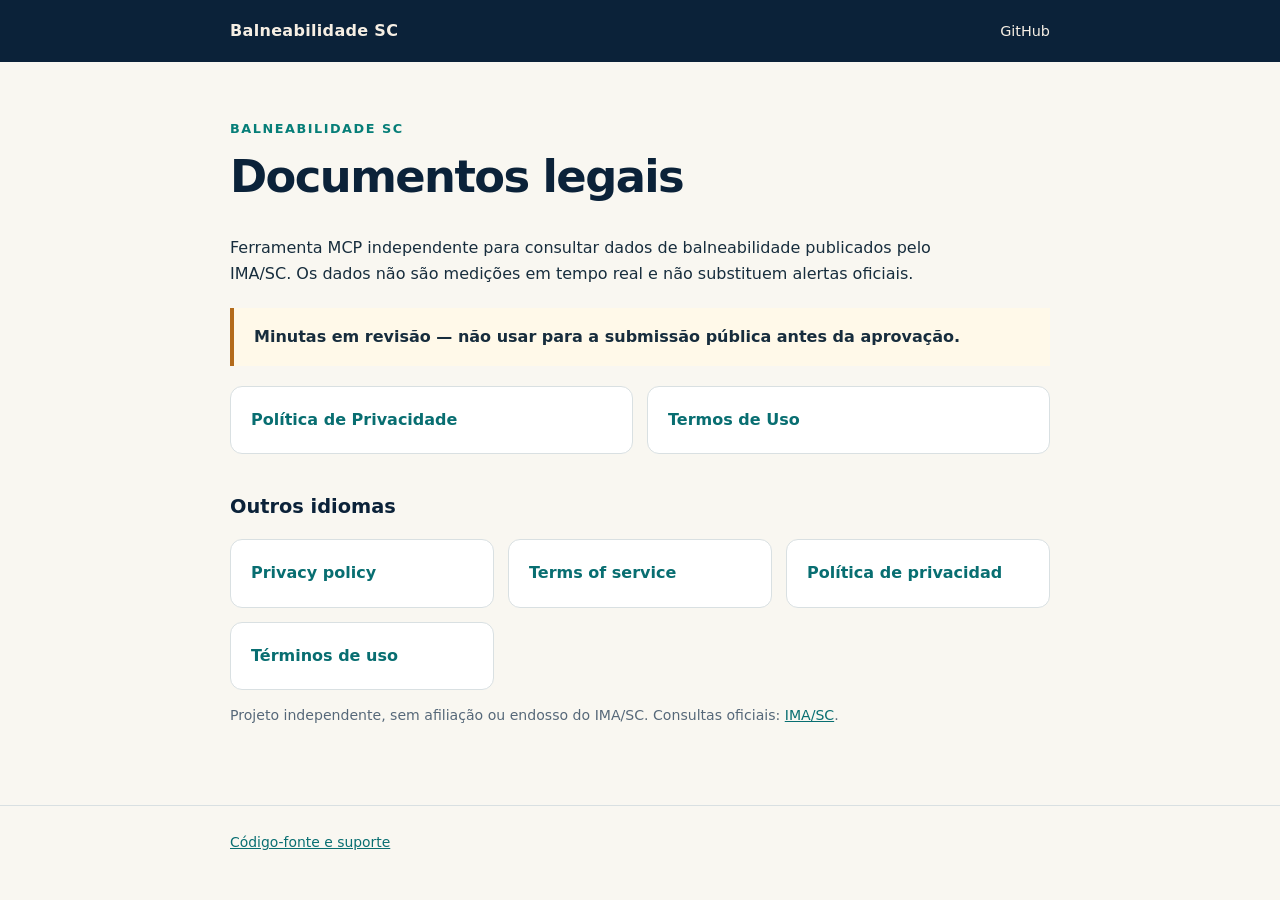
==== site/index.html @ 0f6dc049 "docs: add trilingual draft legal microsite for Balneabilidade SC" ====
<!doctype html>
<html lang="pt-BR"><head><meta charset="utf-8"><meta name="viewport" content="width=device-width,initial-scale=1"><meta name="robots" content="noindex,nofollow"><meta name="description" content="Balneabilidade SC, independent MCP for dated official IMA/SC bathing-water results."><title>Balneabilidade SC · Documentos legais</title><link rel="stylesheet" href="style.css"></head>
<body><header><div class="wrap"><a class="brand" href="/balneabilidade-sc-plugin/">Balneabilidade SC</a><nav><a href="https://github.com/LucioB16/balneabilidade-sc-plugin">GitHub</a></nav></div></header>
<main class="wrap"><div class="eyebrow">Balneabilidade SC</div><h1>Documentos legais</h1>
<p>Ferramenta MCP independente para consultar dados de balneabilidade publicados pelo IMA/SC. Os dados não são medições em tempo real e não substituem alertas oficiais.</p><aside class="draft"><strong>Minutas em revisão — não usar para a submissão pública antes da aprovação.</strong></aside>
<div class="cards"><a href="/balneabilidade-sc-plugin/privacy/">Política de Privacidade</a><a href="/balneabilidade-sc-plugin/terms/">Termos de Uso</a></div>
<h2>Outros idiomas</h2><div class="cards"><a href="/balneabilidade-sc-plugin/privacy/en/">Privacy policy</a><a href="/balneabilidade-sc-plugin/terms/en/">Terms of service</a><a href="/balneabilidade-sc-plugin/privacy/es/">Política de privacidad</a><a href="/balneabilidade-sc-plugin/terms/es/">Términos de uso</a></div>
<p class="meta">Projeto independente, sem afiliação ou endosso do IMA/SC. Consultas oficiais: <a href="https://balneabilidade.ima.sc.gov.br/">IMA/SC</a>.</p>
</main><footer class="foot"><div class="wrap"><a href="https://github.com/LucioB16/balneabilidade-sc-plugin">Código-fonte e suporte</a></div></footer></body></html>
---- site/style.css ----
:root{color-scheme:light;--navy:#0b2239;--teal:#067e78;--sand:#f9f7f1;--ink:#172d3d;--muted:#566879;--line:#d9e0e2}
*{box-sizing:border-box}html{font-family:system-ui,-apple-system,BlinkMacSystemFont,"Segoe UI",sans-serif;line-height:1.65}body{margin:0;background:var(--sand);color:var(--ink)}.wrap{width:min(820px,calc(100% - 36px));margin:auto}header{background:var(--navy);color:#f6efe4;padding:18px 0}header .wrap{display:flex;align-items:center;justify-content:space-between;gap:18px;flex-wrap:wrap}header a{color:#f6efe4;text-decoration:none}.brand{font-weight:750;letter-spacing:.02em}nav a{margin-left:12px;font-size:.9rem}nav a:hover,a:hover{text-decoration:underline}main{padding:56px 0 64px}main h1{color:var(--navy);font-size:clamp(2rem,5vw,2.8rem);line-height:1.18;letter-spacing:-.035em;margin:.25em 0 .7em}main h2{color:var(--navy);font-size:1.21rem;margin-top:2.3rem}p,li{max-width:74ch}a{color:#086e71}li{margin-bottom:.55rem}.eyebrow{font-size:.8rem;letter-spacing:.12em;font-weight:800;color:var(--teal);text-transform:uppercase}.card{background:#fff;border:1px solid var(--line);border-radius:12px;padding:24px;margin:18px 0}.notice{border-left:4px solid var(--teal);background:white;padding:16px 20px;margin:20px 0}.draft{border-left:4px solid #b36b1b;background:#fff9e9;padding:16px 20px;margin:20px 0}.langs{display:flex;gap:10px;flex-wrap:wrap;margin:22px 0}.langs a{border:1px solid var(--line);border-radius:30px;padding:5px 12px;text-decoration:none;color:var(--navy);background:white}.langs a[aria-current=page]{background:var(--navy);color:white;border-color:var(--navy)}.meta{color:var(--muted);font-size:.88rem}.foot{border-top:1px solid var(--line);padding:25px 0 45px;color:var(--muted);font-size:.87rem}.foot a{margin-right:16px}.cards{display:grid;grid-template-columns:repeat(auto-fit,minmax(240px,1fr));gap:14px}.cards a{display:block;padding:20px;border-radius:12px;background:white;border:1px solid var(--line);text-decoration:none;font-weight:700}.cards a:hover{border-color:var(--teal)}@media(max-width:520px){main{padding-top:35px}nav a{margin:0 10px 0 0}.card{padding:18px}}
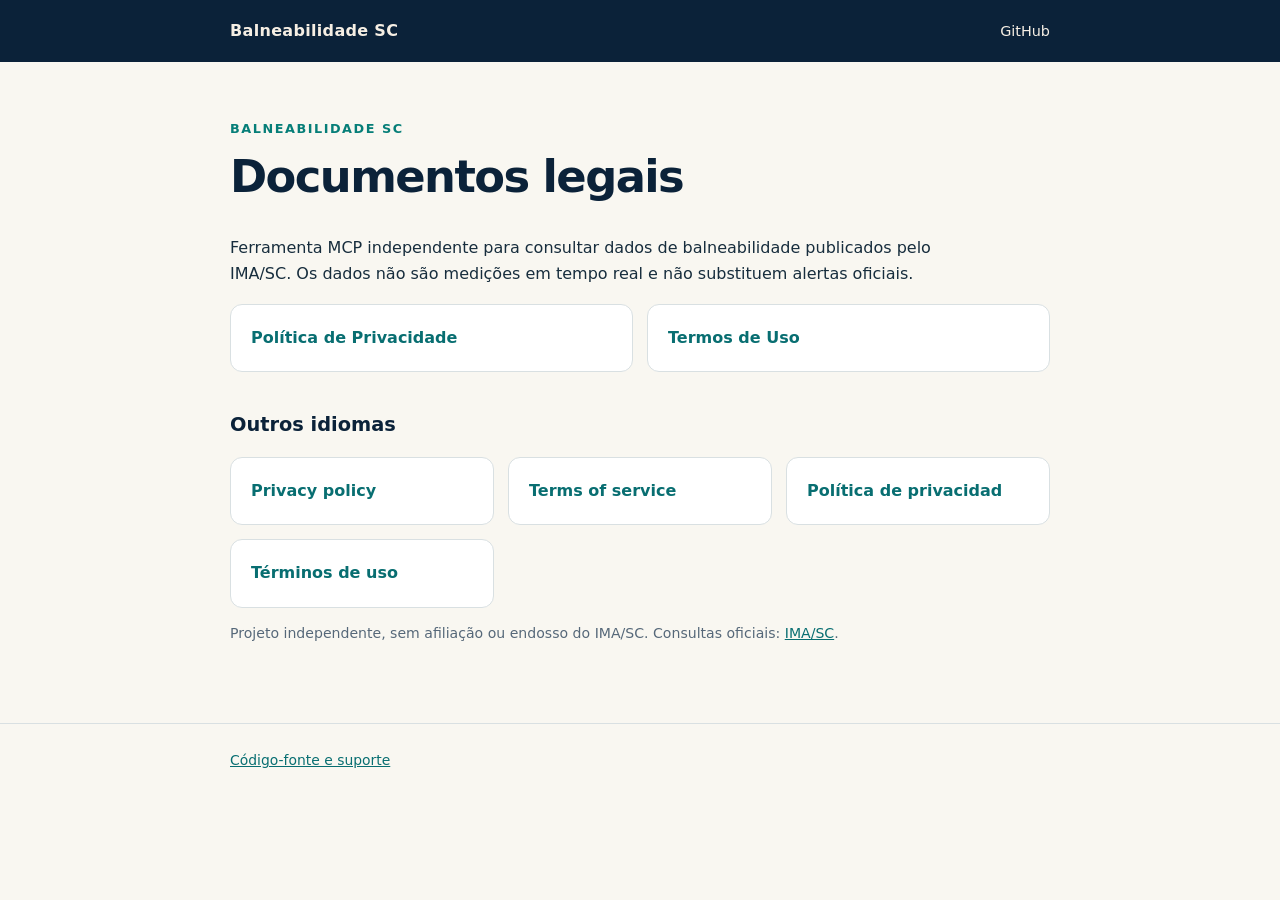
==== commit 36ccdd83: "docs: finalize operator-approved legal pages and enable publication checks" ====
--- a/site/index.html
+++ b/site/index.html
@@ -1,9 +1,8 @@
 <!doctype html>
-<html lang="pt-BR"><head><meta charset="utf-8"><meta name="viewport" content="width=device-width,initial-scale=1"><meta name="robots" content="noindex,nofollow"><meta name="description" content="Balneabilidade SC, independent MCP for dated official IMA/SC bathing-water results."><title>Balneabilidade SC · Documentos legais</title><link rel="stylesheet" href="style.css"></head>
+<html lang="pt-BR"><head><meta charset="utf-8"><meta name="viewport" content="width=device-width,initial-scale=1"><meta name="description" content="Balneabilidade SC, independent MCP for dated official IMA/SC bathing-water results."><title>Balneabilidade SC · Documentos legais</title><link rel="stylesheet" href="style.css"></head>
 <body><header><div class="wrap"><a class="brand" href="/balneabilidade-sc-plugin/">Balneabilidade SC</a><nav><a href="https://github.com/LucioB16/balneabilidade-sc-plugin">GitHub</a></nav></div></header>
 <main class="wrap"><div class="eyebrow">Balneabilidade SC</div><h1>Documentos legais</h1>
-<p>Ferramenta MCP independente para consultar dados de balneabilidade publicados pelo IMA/SC. Os dados não são medições em tempo real e não substituem alertas oficiais.</p><aside class="draft"><strong>Minutas em revisão — não usar para a submissão pública antes da aprovação.</strong></aside>
-<div class="cards"><a href="/balneabilidade-sc-plugin/privacy/">Política de Privacidade</a><a href="/balneabilidade-sc-plugin/terms/">Termos de Uso</a></div>
+<p>Ferramenta MCP independente para consultar dados de balneabilidade publicados pelo IMA/SC. Os dados não são medições em tempo real e não substituem alertas oficiais.</p><div class="cards"><a href="/balneabilidade-sc-plugin/privacy/">Política de Privacidade</a><a href="/balneabilidade-sc-plugin/terms/">Termos de Uso</a></div>
 <h2>Outros idiomas</h2><div class="cards"><a href="/balneabilidade-sc-plugin/privacy/en/">Privacy policy</a><a href="/balneabilidade-sc-plugin/terms/en/">Terms of service</a><a href="/balneabilidade-sc-plugin/privacy/es/">Política de privacidad</a><a href="/balneabilidade-sc-plugin/terms/es/">Términos de uso</a></div>
 <p class="meta">Projeto independente, sem afiliação ou endosso do IMA/SC. Consultas oficiais: <a href="https://balneabilidade.ima.sc.gov.br/">IMA/SC</a>.</p>
 </main><footer class="foot"><div class="wrap"><a href="https://github.com/LucioB16/balneabilidade-sc-plugin">Código-fonte e suporte</a></div></footer></body></html>
